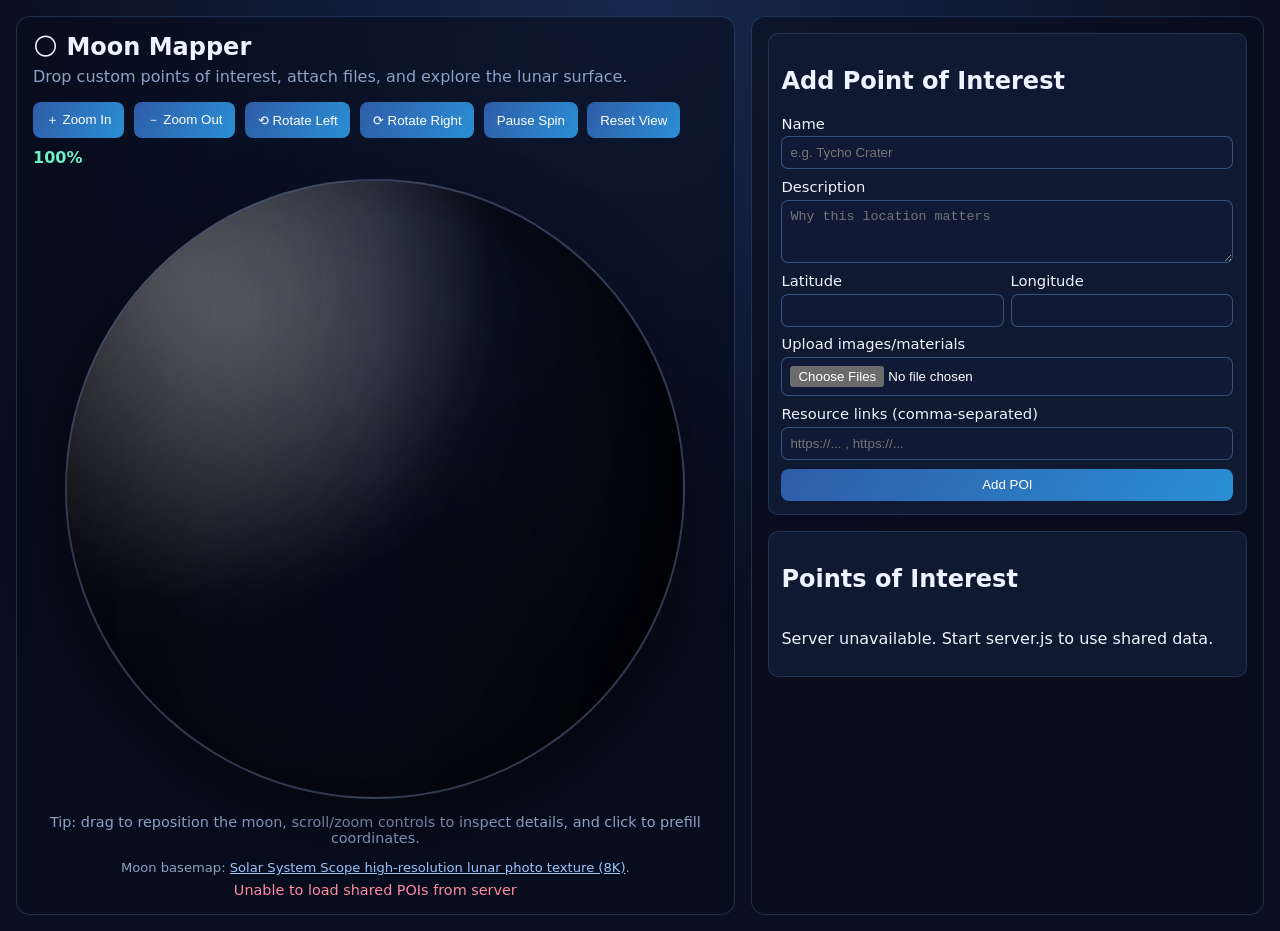
==== index.html @ 6788a3a8 "Fix moon rotation mapping, dark-side shading, and drag behavior" ====
<!doctype html>
<html lang="en">
  <head>
    <meta charset="UTF-8" />
    <meta name="viewport" content="width=device-width, initial-scale=1.0" />
    <title>Moon Mapper</title>
    <link rel="stylesheet" href="styles.css" />
  </head>
  <body>
    <main class="app">
      <section class="viewer-panel">
        <header class="panel-header">
          <h1>🌕 Moon Mapper</h1>
          <p>Drop custom points of interest, attach files, and explore the lunar surface.</p>
        </header>

        <div class="controls">
          <button id="zoomIn" type="button">＋ Zoom In</button>
          <button id="zoomOut" type="button">－ Zoom Out</button>
          <button id="rotateLeft" type="button">⟲ Rotate Left</button>
          <button id="rotateRight" type="button">⟳ Rotate Right</button>
          <button id="toggleSpin" type="button">Pause Spin</button>
          <button id="resetView" type="button">Reset View</button>
          <span id="zoomLabel">100%</span>
        </div>

        <div class="surface-shell" id="surfaceShell">
          <div class="moon-surface" id="moonSurface" aria-label="Interactive moon surface"></div>
        </div>

        <p class="hint">Tip: drag to reposition the moon, scroll/zoom controls to inspect details, and click to prefill coordinates.</p>
        <p class="surface-credit">Moon basemap: <a href="https://www.solarsystemscope.com/textures/" target="_blank" rel="noreferrer noopener">Solar System Scope high-resolution lunar photo texture (8K)</a>.</p>
        <p id="syncStatus" class="sync-status" aria-live="polite"></p>
      </section>

      <aside class="sidebar">
        <section class="card">
          <h2>Add Point of Interest</h2>
          <form id="poiForm">
            <label>
              Name
              <input type="text" id="poiName" required placeholder="e.g. Tycho Crater" />
            </label>
            <label>
              Description
              <textarea id="poiDescription" rows="3" placeholder="Why this location matters"></textarea>
            </label>
            <div class="coord-grid">
              <label>
                Latitude
                <input type="number" id="poiLat" min="-90" max="90" step="0.1" required />
              </label>
              <label>
                Longitude
                <input type="number" id="poiLon" min="-180" max="180" step="0.1" required />
              </label>
            </div>
            <label>
              Upload images/materials
              <input type="file" id="poiFiles" accept="image/*,.pdf,.txt,.md,.doc,.docx" multiple />
            </label>
            <label>
              Resource links (comma-separated)
              <input type="text" id="poiLinks" placeholder="https://... , https://..." />
            </label>
            <button type="submit">Add POI</button>
          </form>
        </section>

        <section class="card">
          <h2>Points of Interest</h2>
          <div id="poiList" class="poi-list"></div>
        </section>
      </aside>
    </main>

    <template id="poiTemplate">
      <article class="poi-card">
        <h3></h3>
        <p class="poi-desc"></p>
        <p class="poi-coords"></p>
        <div class="poi-links"></div>
        <div class="poi-files"></div>
      </article>
    </template>

    <script src="app.js"></script>
  </body>
</html>
---- styles.css ----
:root {
  color-scheme: dark;
  font-family: Inter, system-ui, -apple-system, Segoe UI, Roboto, sans-serif;
  --bg: #0a1022;
  --panel: #101932;
  --muted: #8ea1c5;
  --accent: #7eb8ff;
  --accent-2: #6df0c2;
}

* { box-sizing: border-box; }

body {
  margin: 0;
  background: radial-gradient(circle at top, #16284f 0%, var(--bg) 55%);
  color: #edf3ff;
  min-height: 100vh;
}

.app {
  display: grid;
  grid-template-columns: minmax(320px, 1.4fr) minmax(320px, 1fr);
  gap: 1rem;
  padding: 1rem;
}

.panel-header h1 { margin: 0; }
.panel-header p { color: var(--muted); margin-top: 0.4rem; }

.viewer-panel,
.sidebar {
  background: rgba(7, 13, 28, 0.6);
  border: 1px solid rgba(126, 184, 255, 0.2);
  border-radius: 14px;
  backdrop-filter: blur(8px);
}

.viewer-panel { padding: 1rem; }
.sidebar { display: grid; gap: 1rem; padding: 1rem; align-content: start; }

.controls {
  display: flex;
  flex-wrap: wrap;
  gap: 0.6rem;
  margin-bottom: 0.8rem;
}

button {
  border: 0;
  border-radius: 8px;
  padding: 0.55rem 0.8rem;
  background: linear-gradient(120deg, #2f5ca8, #2a8fd4);
  color: white;
  cursor: pointer;
}

button:hover { filter: brightness(1.1); }

#zoomLabel {
  align-self: center;
  color: var(--accent-2);
  font-weight: 600;
}

.surface-shell {
  position: relative;
  aspect-ratio: 1/1;
  border-radius: 50%;
  width: min(100%, 620px);
  margin-inline: auto;
  overflow: hidden;
  border: 2px solid rgba(191, 213, 255, 0.22);
  box-shadow: inset -40px -20px 80px rgba(0, 0, 0, 0.5), 0 20px 60px rgba(0, 0, 0, 0.5);
  touch-action: none;
  background: radial-gradient(circle at 28% 22%, rgba(255,255,255,0.18), transparent 44%);
}

.moon-surface {
  position: absolute;
  inset: -15%;
  border-radius: 50%;
  transform-origin: center;
  background-image:
    radial-gradient(circle at 76% 78%, rgba(0,0,0,0.2), transparent 45%),
    radial-gradient(circle at 22% 26%, rgba(255,255,255,0.14), transparent 40%),
    url('https://www.solarsystemscope.com/textures/download/8k_moon.jpg');
  background-size: 100% 100%, 100% 100%, auto 100%;
  background-repeat: no-repeat, no-repeat, repeat-x;
  background-position: center, center, 50% center;
}

.moon-surface::after {
  content: '';
  position: absolute;
  inset: 0;
  border-radius: 50%;
  pointer-events: none;
  background:
    radial-gradient(circle at 22% 22%, rgba(255,255,255,0.18), rgba(255,255,255,0) 38%),
    linear-gradient(90deg, rgba(0,0,0,0.88) 0%, rgba(0,0,0,0.28) 28%, rgba(0,0,0,0.08) 50%, rgba(0,0,0,0.3) 72%, rgba(0,0,0,0.92) 100%);
  mix-blend-mode: multiply;
}

.poi-dot {
  position: absolute;
  width: 14px;
  height: 14px;
  border-radius: 50%;
  background: #ff5f7e;
  border: 2px solid #ffd3dc;
  transform: translate(-50%, -50%);
  box-shadow: 0 0 0 0 rgba(255, 95, 126, 0.8);
  animation: pulse 2.2s infinite;
}

@keyframes pulse {
  0% { box-shadow: 0 0 0 0 rgba(255,95,126,.8); }
  80% { box-shadow: 0 0 0 14px rgba(255,95,126,0); }
  100% { box-shadow: 0 0 0 0 rgba(255,95,126,0); }
}

.hint { text-align: center; color: var(--muted); font-size: 0.9rem; }
.surface-credit {
  text-align: center;
  font-size: 0.82rem;
  margin: 0.35rem 0 0;
  color: var(--muted);
}
.surface-credit a { color: #9cc6ff; }

.sync-status {
  text-align: center;
  margin: 0.4rem 0 0;
  font-size: 0.9rem;
  color: var(--muted);
}

.sync-status[data-variant="ok"] { color: #6df0c2; }
.sync-status[data-variant="error"] { color: #ff89a0; }

.card {
  background: var(--panel);
  border-radius: 10px;
  border: 1px solid rgba(126, 184, 255, 0.16);
  padding: 0.8rem;
}

form { display: grid; gap: 0.55rem; }
label { display: grid; gap: 0.3rem; font-size: 0.92rem; }
input, textarea {
  border-radius: 7px;
  border: 1px solid rgba(126, 184, 255, 0.35);
  background: #101a36;
  color: white;
  padding: 0.5rem;
}
.coord-grid { display: grid; grid-template-columns: 1fr 1fr; gap: 0.4rem; }

.poi-list { display: grid; gap: 0.7rem; max-height: 50vh; overflow: auto; }
.poi-card {
  border-radius: 8px;
  padding: 0.65rem;
  background: #0e1730;
  border: 1px solid rgba(126, 184, 255, 0.18);
}
.poi-card h3 { margin: 0 0 0.3rem; }
.poi-desc, .poi-coords { margin: 0.2rem 0; color: #d4e4ff; }
.poi-links a { color: var(--accent-2); display: block; }
.poi-files img {
  width: 100%;
  border-radius: 6px;
  margin-top: 0.4rem;
}
.poi-files a { color: #b8cffb; display: inline-block; margin-top: 0.35rem; }

@media (max-width: 980px) {
  .app { grid-template-columns: 1fr; }
}
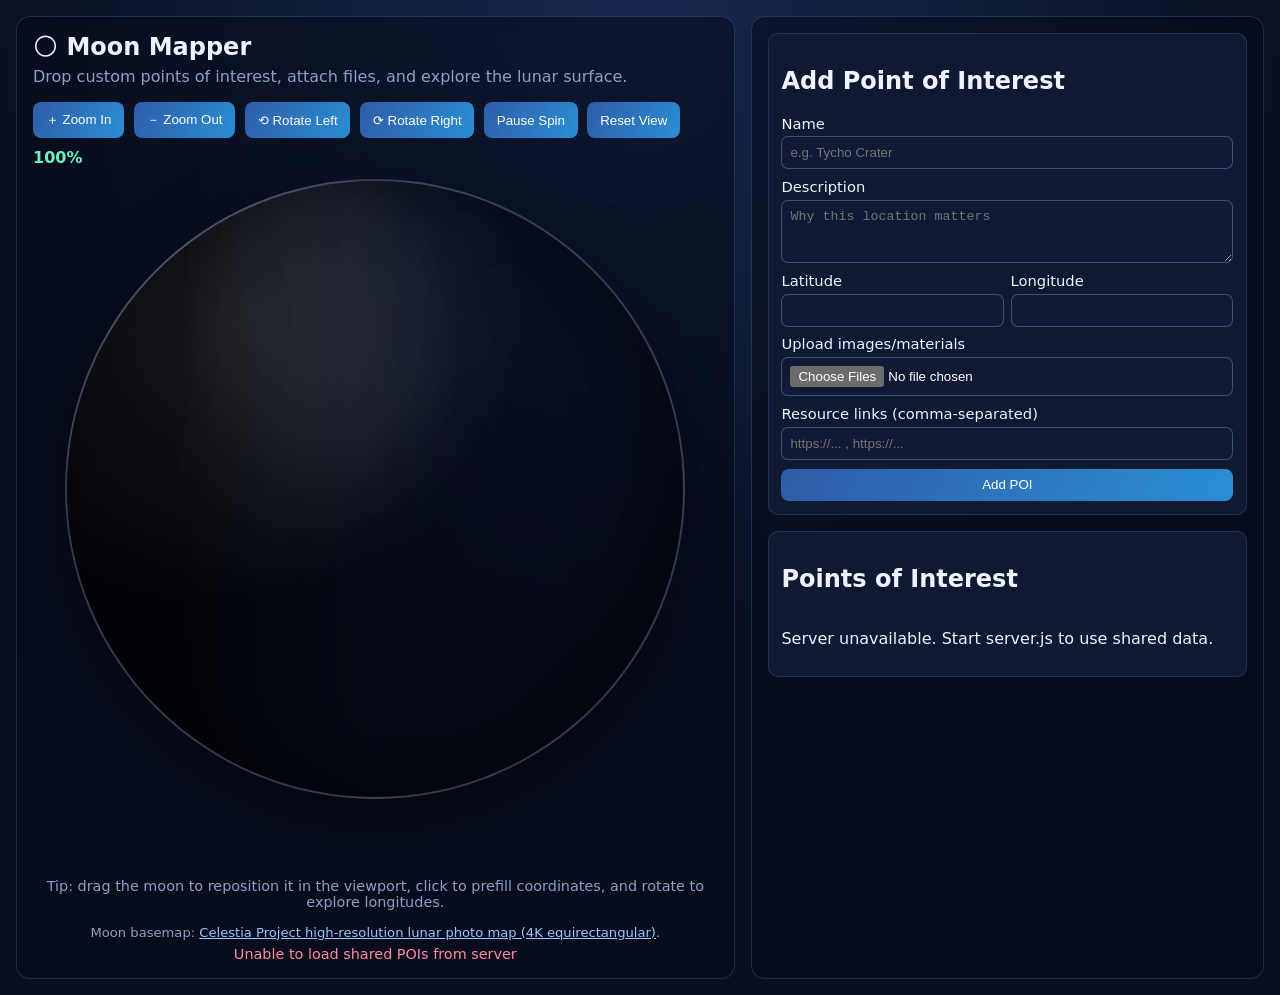
==== commit 164e3a3b: "Load moon basemap from remote source instead of local asset" ====
--- a/index.html
+++ b/index.html
@@ -24,12 +24,14 @@
           <span id="zoomLabel">100%</span>
         </div>
 
-        <div class="surface-shell" id="surfaceShell">
-          <div class="moon-surface" id="moonSurface" aria-label="Interactive moon surface"></div>
+        <div class="surface-stage" id="surfaceStage">
+          <div class="surface-shell" id="surfaceShell">
+            <div class="moon-surface" id="moonSurface" aria-label="Interactive moon surface"></div>
+          </div>
         </div>
 
-        <p class="hint">Tip: drag to reposition the moon, scroll/zoom controls to inspect details, and click to prefill coordinates.</p>
-        <p class="surface-credit">Moon basemap: <a href="https://www.solarsystemscope.com/textures/" target="_blank" rel="noreferrer noopener">Solar System Scope high-resolution lunar photo texture (8K)</a>.</p>
+        <p class="hint">Tip: drag the moon to reposition it in the viewport, click to prefill coordinates, and rotate to explore longitudes.</p>
+        <p class="surface-credit">Moon basemap: <a href="https://github.com/CelestiaProject/CelestiaContent/blob/master/textures/hires/moon.jpg" target="_blank" rel="noreferrer noopener">Celestia Project high-resolution lunar photo map (4K equirectangular)</a>.</p>
         <p id="syncStatus" class="sync-status" aria-live="polite"></p>
       </section>
 
--- a/styles.css
+++ b/styles.css
@@ -63,41 +63,50 @@
 }
 
 .surface-shell {
+  --moon-x: 0px;
+  --moon-y: 0px;
   position: relative;
-  aspect-ratio: 1/1;
+  inset: 0;
+  aspect-ratio: 1 / 1;
   border-radius: 50%;
   width: min(100%, 620px);
-  margin-inline: auto;
+  margin: auto;
   overflow: hidden;
   border: 2px solid rgba(191, 213, 255, 0.22);
   box-shadow: inset -40px -20px 80px rgba(0, 0, 0, 0.5), 0 20px 60px rgba(0, 0, 0, 0.5);
   touch-action: none;
   background: radial-gradient(circle at 28% 22%, rgba(255,255,255,0.18), transparent 44%);
+  transform: translate(var(--moon-x), var(--moon-y));
+}
+
+.surface-stage {
+  position: relative;
+  width: min(100%, 700px);
+  aspect-ratio: 1 / 1;
+  margin-inline: auto;
 }
 
 .moon-surface {
   position: absolute;
-  inset: -15%;
+  inset: 0;
   border-radius: 50%;
   transform-origin: center;
   background-image:
     radial-gradient(circle at 76% 78%, rgba(0,0,0,0.2), transparent 45%),
     radial-gradient(circle at 22% 26%, rgba(255,255,255,0.14), transparent 40%),
-    url('https://www.solarsystemscope.com/textures/download/8k_moon.jpg');
+    url('https://raw.githubusercontent.com/CelestiaProject/CelestiaContent/master/textures/hires/moon.jpg');
   background-size: 100% 100%, 100% 100%, auto 100%;
   background-repeat: no-repeat, no-repeat, repeat-x;
   background-position: center, center, 50% center;
 }
 
-.moon-surface::after {
+.surface-shell::after {
   content: '';
   position: absolute;
-  inset: 0;
+  inset: -1px;
   border-radius: 50%;
   pointer-events: none;
-  background:
-    radial-gradient(circle at 22% 22%, rgba(255,255,255,0.18), rgba(255,255,255,0) 38%),
-    linear-gradient(90deg, rgba(0,0,0,0.88) 0%, rgba(0,0,0,0.28) 28%, rgba(0,0,0,0.08) 50%, rgba(0,0,0,0.3) 72%, rgba(0,0,0,0.92) 100%);
+  background: linear-gradient(90deg, rgba(0, 0, 0, 0.72) 18%, rgba(0, 0, 0, 0.28) 48%, rgba(0, 0, 0, 0.06) 72%);
   mix-blend-mode: multiply;
 }
 
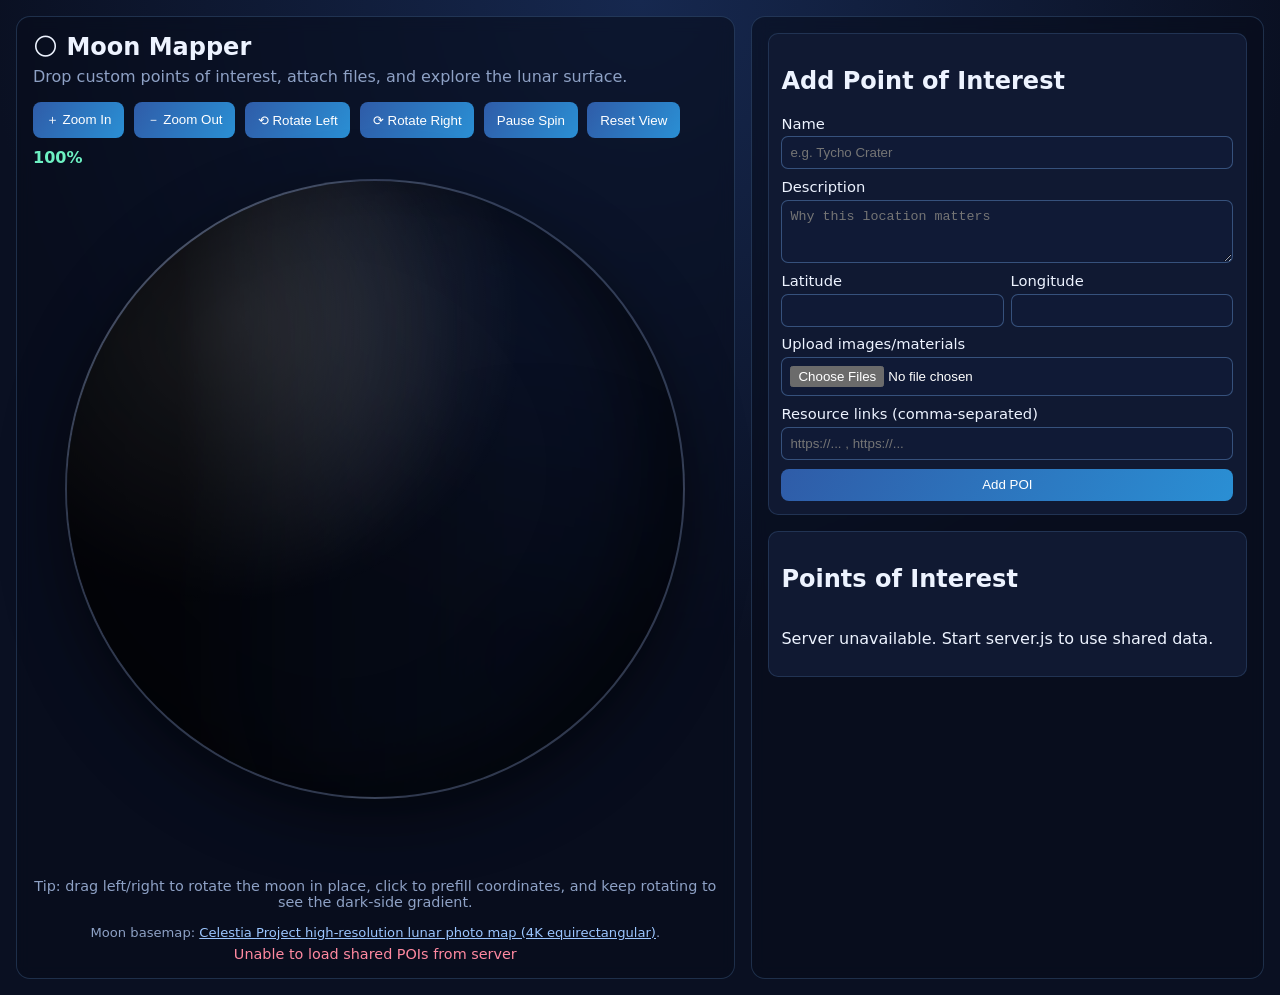
==== commit 028b333f: "Rotate moon in place with dark-side fallback shading" ====
--- a/index.html
+++ b/index.html
@@ -30,7 +30,7 @@
           </div>
         </div>
 
-        <p class="hint">Tip: drag the moon to reposition it in the viewport, click to prefill coordinates, and rotate to explore longitudes.</p>
+        <p class="hint">Tip: drag left/right to rotate the moon in place, click to prefill coordinates, and keep rotating to see the dark-side gradient.</p>
         <p class="surface-credit">Moon basemap: <a href="https://github.com/CelestiaProject/CelestiaContent/blob/master/textures/hires/moon.jpg" target="_blank" rel="noreferrer noopener">Celestia Project high-resolution lunar photo map (4K equirectangular)</a>.</p>
         <p id="syncStatus" class="sync-status" aria-live="polite"></p>
       </section>
--- a/styles.css
+++ b/styles.css
@@ -63,8 +63,6 @@
 }
 
 .surface-shell {
-  --moon-x: 0px;
-  --moon-y: 0px;
   position: relative;
   inset: 0;
   aspect-ratio: 1 / 1;
@@ -76,7 +74,6 @@
   box-shadow: inset -40px -20px 80px rgba(0, 0, 0, 0.5), 0 20px 60px rgba(0, 0, 0, 0.5);
   touch-action: none;
   background: radial-gradient(circle at 28% 22%, rgba(255,255,255,0.18), transparent 44%);
-  transform: translate(var(--moon-x), var(--moon-y));
 }
 
 .surface-stage {
@@ -87,6 +84,8 @@
 }
 
 .moon-surface {
+  --darkside-progress: 0;
+  --darkside-angle: 90deg;
   position: absolute;
   inset: 0;
   border-radius: 50%;
@@ -100,6 +99,22 @@
   background-position: center, center, 50% center;
 }
 
+.moon-surface::after {
+  content: '';
+  position: absolute;
+  inset: 0;
+  border-radius: 50%;
+  pointer-events: none;
+  opacity: var(--darkside-progress);
+  background: linear-gradient(
+    var(--darkside-angle),
+    rgba(0, 0, 0, 0) 54%,
+    rgba(0, 0, 0, 0.82) 76%,
+    rgba(0, 0, 0, 0.98) 100%
+  );
+  transition: opacity 140ms linear;
+}
+
 .surface-shell::after {
   content: '';
   position: absolute;
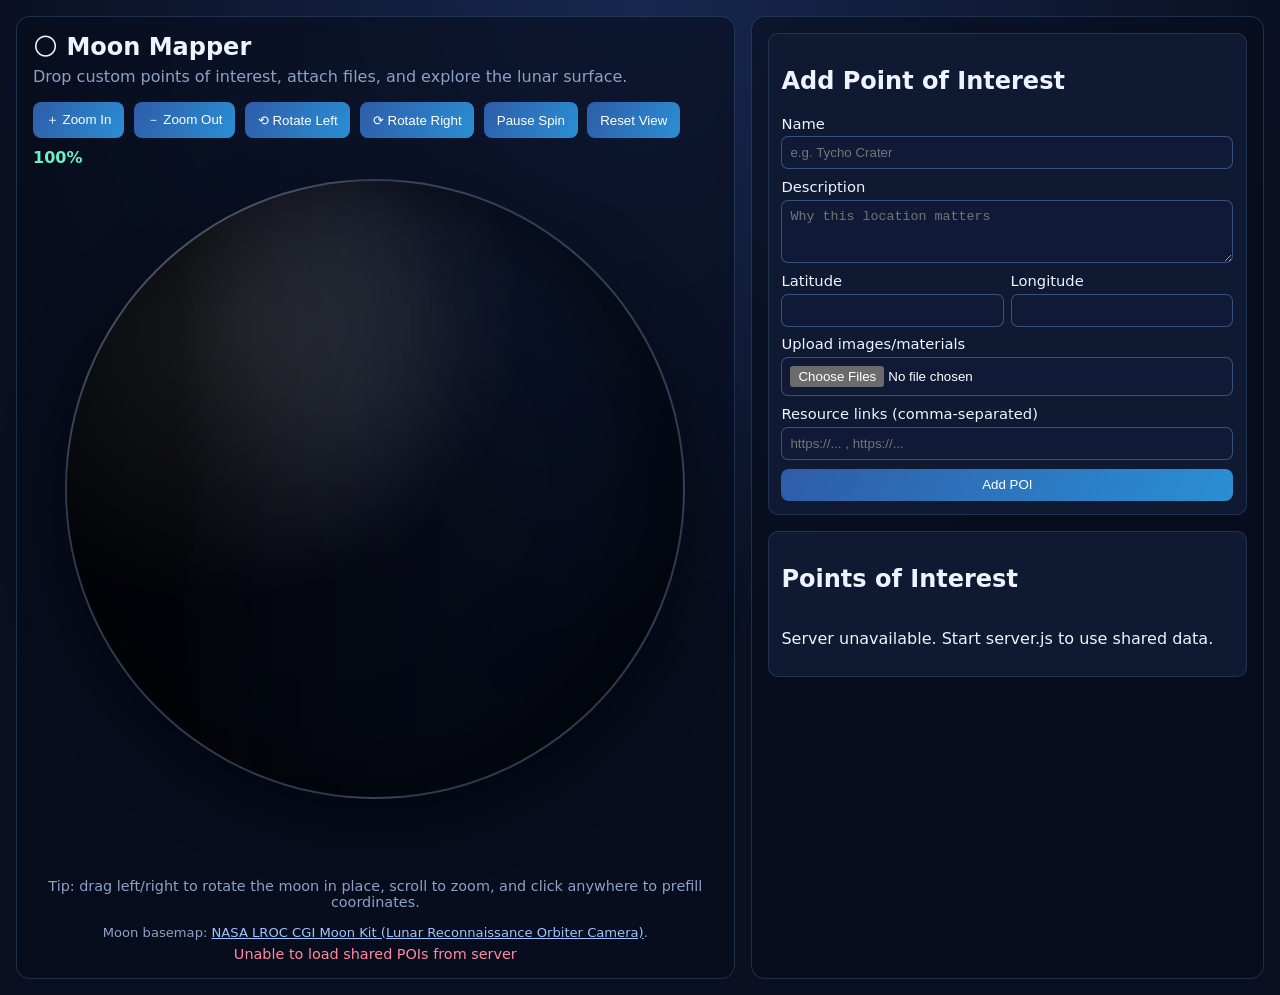
==== commit 21da877d: "Fix dark-side gradient removal and texture/POI coordinate alignment Remove the dark-side gradient ov" ====
--- a/index.html
+++ b/index.html
@@ -30,8 +30,8 @@
           </div>
         </div>
 
-        <p class="hint">Tip: drag left/right to rotate the moon in place, click to prefill coordinates, and keep rotating to see the dark-side gradient.</p>
-        <p class="surface-credit">Moon basemap: <a href="https://github.com/CelestiaProject/CelestiaContent/blob/master/textures/hires/moon.jpg" target="_blank" rel="noreferrer noopener">Celestia Project high-resolution lunar photo map (4K equirectangular)</a>.</p>
+        <p class="hint">Tip: drag left/right to rotate the moon in place, scroll to zoom, and click anywhere to prefill coordinates.</p>
+        <p class="surface-credit">Moon basemap: <a href="https://svs.gsfc.nasa.gov/4720" target="_blank" rel="noreferrer noopener">NASA LROC CGI Moon Kit (Lunar Reconnaissance Orbiter Camera)</a>.</p>
         <p id="syncStatus" class="sync-status" aria-live="polite"></p>
       </section>
 
--- a/styles.css
+++ b/styles.css
@@ -84,8 +84,6 @@
 }
 
 .moon-surface {
-  --darkside-progress: 0;
-  --darkside-angle: 90deg;
   position: absolute;
   inset: 0;
   border-radius: 50%;
@@ -93,26 +91,10 @@
   background-image:
     radial-gradient(circle at 76% 78%, rgba(0,0,0,0.2), transparent 45%),
     radial-gradient(circle at 22% 26%, rgba(255,255,255,0.14), transparent 40%),
-    url('https://raw.githubusercontent.com/CelestiaProject/CelestiaContent/master/textures/hires/moon.jpg');
+    url('https://svs.gsfc.nasa.gov/vis/a000000/a004700/a004720/lroc_color_2k.jpg');
   background-size: 100% 100%, 100% 100%, auto 100%;
   background-repeat: no-repeat, no-repeat, repeat-x;
   background-position: center, center, 50% center;
-}
-
-.moon-surface::after {
-  content: '';
-  position: absolute;
-  inset: 0;
-  border-radius: 50%;
-  pointer-events: none;
-  opacity: var(--darkside-progress);
-  background: linear-gradient(
-    var(--darkside-angle),
-    rgba(0, 0, 0, 0) 54%,
-    rgba(0, 0, 0, 0.82) 76%,
-    rgba(0, 0, 0, 0.98) 100%
-  );
-  transition: opacity 140ms linear;
 }
 
 .surface-shell::after {
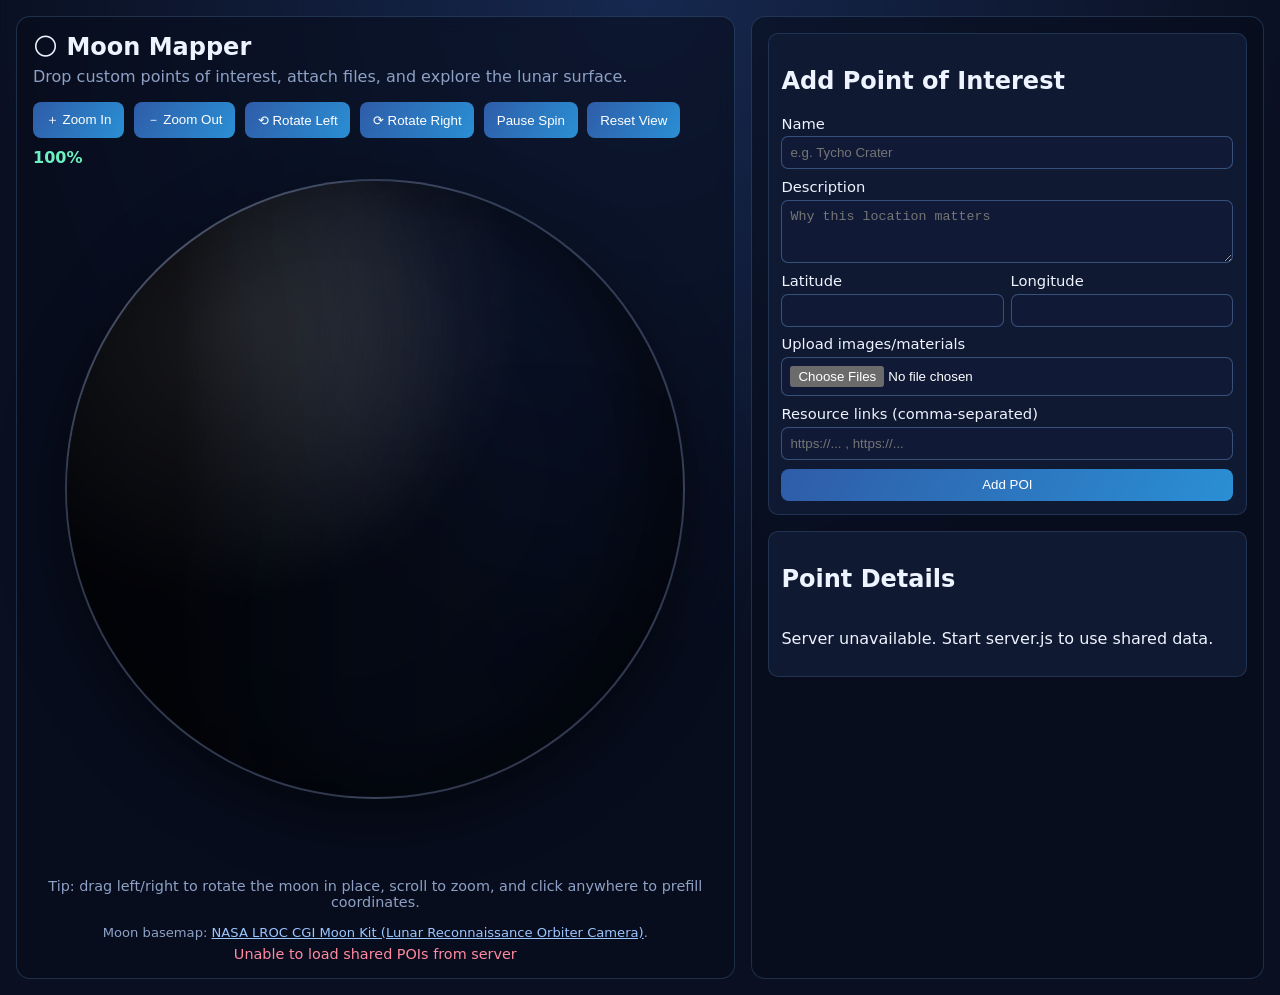
==== commit 544e85e2: "Fix globe rotation drift, shrink POI markers, show only selected POI - Normalize viewState.rotation " ====
--- a/index.html
+++ b/index.html
@@ -70,7 +70,7 @@
         </section>
 
         <section class="card">
-          <h2>Points of Interest</h2>
+          <h2>Point Details</h2>
           <div id="poiList" class="poi-list"></div>
         </section>
       </aside>
--- a/styles.css
+++ b/styles.css
@@ -109,19 +109,26 @@
 
 .poi-dot {
   position: absolute;
-  width: 14px;
-  height: 14px;
+  width: 8px;
+  height: 8px;
   border-radius: 50%;
   background: #ff5f7e;
-  border: 2px solid #ffd3dc;
+  border: 1.5px solid #ffd3dc;
   transform: translate(-50%, -50%);
   box-shadow: 0 0 0 0 rgba(255, 95, 126, 0.8);
   animation: pulse 2.2s infinite;
 }
 
+.poi-dot--selected {
+  background: #ffe066;
+  border-color: #fff;
+  animation: none;
+  box-shadow: 0 0 0 3px rgba(255, 224, 102, 0.5);
+}
+
 @keyframes pulse {
   0% { box-shadow: 0 0 0 0 rgba(255,95,126,.8); }
-  80% { box-shadow: 0 0 0 14px rgba(255,95,126,0); }
+  80% { box-shadow: 0 0 0 8px rgba(255,95,126,0); }
   100% { box-shadow: 0 0 0 0 rgba(255,95,126,0); }
 }
 
@@ -163,6 +170,7 @@
 .coord-grid { display: grid; grid-template-columns: 1fr 1fr; gap: 0.4rem; }
 
 .poi-list { display: grid; gap: 0.7rem; max-height: 50vh; overflow: auto; }
+.poi-empty { color: var(--muted); font-size: 0.92rem; margin: 0; }
 .poi-card {
   border-radius: 8px;
   padding: 0.65rem;
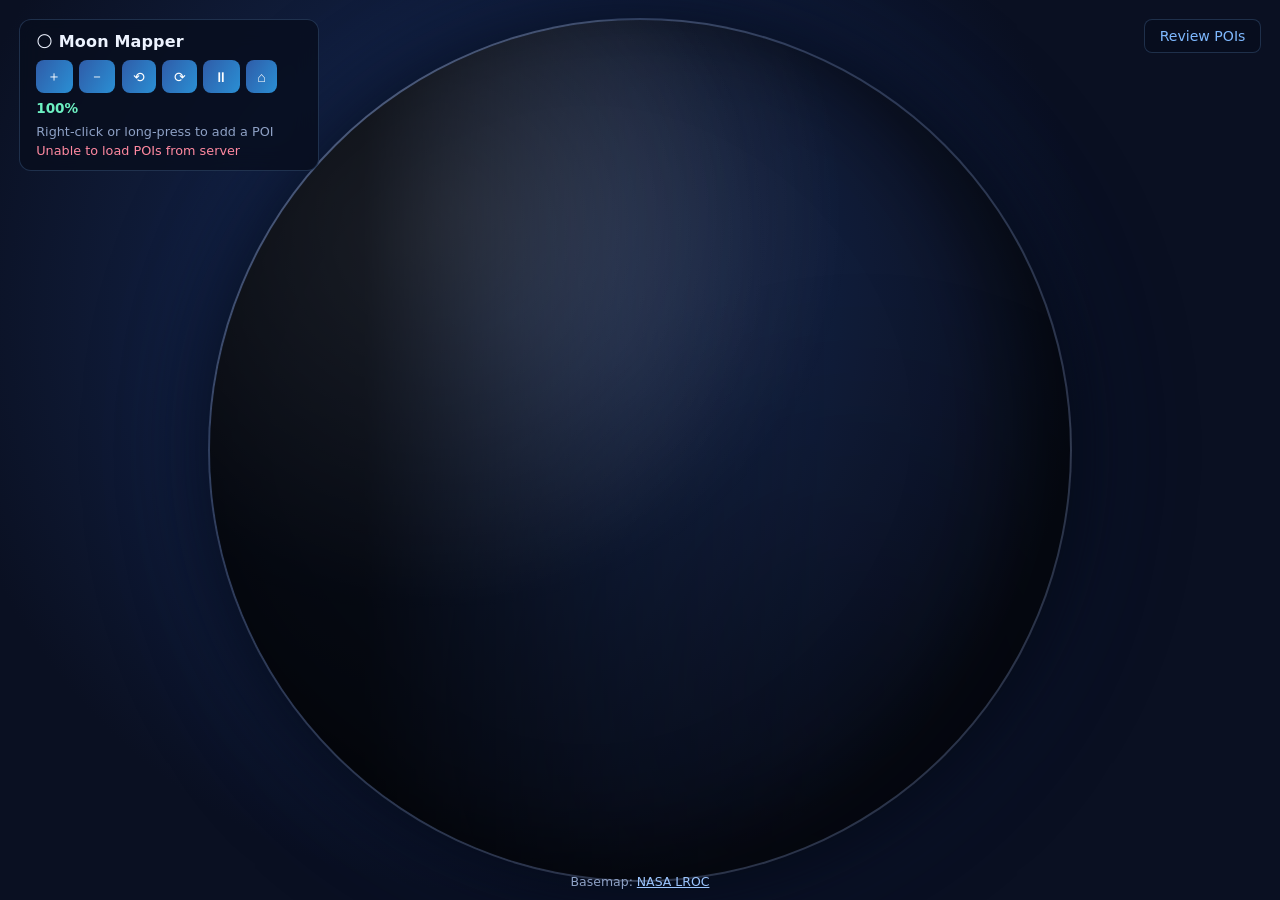
==== commit 80b4c594: "Full-screen moon interface with right-click POI creation and review workflow - Moon globe now fills " ====
--- a/index.html
+++ b/index.html
@@ -7,74 +7,89 @@
     <link rel="stylesheet" href="styles.css" />
   </head>
   <body>
-    <main class="app">
-      <section class="viewer-panel">
-        <header class="panel-header">
-          <h1>🌕 Moon Mapper</h1>
-          <p>Drop custom points of interest, attach files, and explore the lunar surface.</p>
-        </header>
+    <div class="app">
+      <!-- Moon globe fills the viewport -->
+      <div class="surface-stage" id="surfaceStage">
+        <div class="surface-shell" id="surfaceShell">
+          <div class="moon-surface" id="moonSurface" aria-label="Interactive moon surface"></div>
+        </div>
+      </div>
 
+      <!-- Floating controls HUD (top-left) -->
+      <div class="controls-hud">
+        <h1>🌕 Moon Mapper</h1>
         <div class="controls">
-          <button id="zoomIn" type="button">＋ Zoom In</button>
-          <button id="zoomOut" type="button">－ Zoom Out</button>
-          <button id="rotateLeft" type="button">⟲ Rotate Left</button>
-          <button id="rotateRight" type="button">⟳ Rotate Right</button>
-          <button id="toggleSpin" type="button">Pause Spin</button>
-          <button id="resetView" type="button">Reset View</button>
+          <button id="zoomIn" type="button" title="Zoom in">＋</button>
+          <button id="zoomOut" type="button" title="Zoom out">－</button>
+          <button id="rotateLeft" type="button" title="Rotate left">⟲</button>
+          <button id="rotateRight" type="button" title="Rotate right">⟳</button>
+          <button id="toggleSpin" type="button" title="Toggle auto-spin">⏸</button>
+          <button id="resetView" type="button" title="Reset view">⌂</button>
           <span id="zoomLabel">100%</span>
         </div>
+        <p class="hint">Right-click or long-press to add a POI</p>
+        <p id="syncStatus" class="sync-status" aria-live="polite"></p>
+      </div>
 
-        <div class="surface-stage" id="surfaceStage">
-          <div class="surface-shell" id="surfaceShell">
-            <div class="moon-surface" id="moonSurface" aria-label="Interactive moon surface"></div>
-          </div>
+      <!-- Review link (top-right) -->
+      <a href="/review" class="review-link" target="_blank">Review POIs</a>
+
+      <!-- NASA credit (bottom) -->
+      <p class="surface-credit">
+        Basemap: <a href="https://svs.gsfc.nasa.gov/4720" target="_blank" rel="noreferrer noopener">NASA LROC</a>
+      </p>
+    </div>
+
+    <!-- Add POI modal (triggered by right-click / long-press) -->
+    <div class="modal-backdrop" id="modalBackdrop" hidden>
+      <div class="modal" role="dialog" aria-modal="true" aria-labelledby="modalTitle">
+        <div class="modal-header">
+          <h2 id="modalTitle">Add Point of Interest</h2>
+          <button class="modal-close" id="modalClose" type="button" aria-label="Close">✕</button>
         </div>
-
-        <p class="hint">Tip: drag left/right to rotate the moon in place, scroll to zoom, and click anywhere to prefill coordinates.</p>
-        <p class="surface-credit">Moon basemap: <a href="https://svs.gsfc.nasa.gov/4720" target="_blank" rel="noreferrer noopener">NASA LROC CGI Moon Kit (Lunar Reconnaissance Orbiter Camera)</a>.</p>
-        <p id="syncStatus" class="sync-status" aria-live="polite"></p>
-      </section>
-
-      <aside class="sidebar">
-        <section class="card">
-          <h2>Add Point of Interest</h2>
-          <form id="poiForm">
+        <form id="poiForm">
+          <label>
+            Name
+            <input type="text" id="poiName" required placeholder="e.g. Tycho Crater" />
+          </label>
+          <label>
+            Description
+            <textarea id="poiDescription" rows="3" placeholder="Why this location matters"></textarea>
+          </label>
+          <div class="coord-grid">
             <label>
-              Name
-              <input type="text" id="poiName" required placeholder="e.g. Tycho Crater" />
+              Latitude
+              <input type="number" id="poiLat" min="-90" max="90" step="0.1" required />
             </label>
             <label>
-              Description
-              <textarea id="poiDescription" rows="3" placeholder="Why this location matters"></textarea>
+              Longitude
+              <input type="number" id="poiLon" min="-180" max="180" step="0.1" required />
             </label>
-            <div class="coord-grid">
-              <label>
-                Latitude
-                <input type="number" id="poiLat" min="-90" max="90" step="0.1" required />
-              </label>
-              <label>
-                Longitude
-                <input type="number" id="poiLon" min="-180" max="180" step="0.1" required />
-              </label>
-            </div>
-            <label>
-              Upload images/materials
-              <input type="file" id="poiFiles" accept="image/*,.pdf,.txt,.md,.doc,.docx" multiple />
-            </label>
-            <label>
-              Resource links (comma-separated)
-              <input type="text" id="poiLinks" placeholder="https://... , https://..." />
-            </label>
+          </div>
+          <label>
+            Upload images / materials
+            <input type="file" id="poiFiles" accept="image/*,.pdf,.txt,.md,.doc,.docx" multiple />
+          </label>
+          <label>
+            Resource links (comma-separated)
+            <input type="text" id="poiLinks" placeholder="https://... , https://..." />
+          </label>
+          <div class="modal-actions">
             <button type="submit">Add POI</button>
-          </form>
-        </section>
+            <button type="button" id="cancelModal">Cancel</button>
+          </div>
+        </form>
+      </div>
+    </div>
 
-        <section class="card">
-          <h2>Point Details</h2>
-          <div id="poiList" class="poi-list"></div>
-        </section>
-      </aside>
-    </main>
+    <!-- POI detail panel (slides in from right when a marker is clicked) -->
+    <div class="detail-panel" id="detailPanel">
+      <div class="detail-panel-header">
+        <h2>Point Details</h2>
+        <button class="panel-close" id="panelClose" type="button" aria-label="Close">✕</button>
+      </div>
+      <div id="poiList" class="poi-list"></div>
+    </div>
 
     <template id="poiTemplate">
       <article class="poi-card">
--- a/styles.css
+++ b/styles.css
@@ -10,78 +10,53 @@
 
 * { box-sizing: border-box; }
 
+html, body {
+  margin: 0;
+  height: 100%;
+  overflow: hidden;
+}
+
 body {
-  margin: 0;
-  background: radial-gradient(circle at top, #16284f 0%, var(--bg) 55%);
+  background: radial-gradient(circle at 40% 35%, #1a3060 0%, var(--bg) 60%);
   color: #edf3ff;
-  min-height: 100vh;
-}
-
+}
+
+/* ── Full-screen app container ── */
 .app {
-  display: grid;
-  grid-template-columns: minmax(320px, 1.4fr) minmax(320px, 1fr);
-  gap: 1rem;
-  padding: 1rem;
-}
-
-.panel-header h1 { margin: 0; }
-.panel-header p { color: var(--muted); margin-top: 0.4rem; }
-
-.viewer-panel,
-.sidebar {
-  background: rgba(7, 13, 28, 0.6);
-  border: 1px solid rgba(126, 184, 255, 0.2);
-  border-radius: 14px;
-  backdrop-filter: blur(8px);
-}
-
-.viewer-panel { padding: 1rem; }
-.sidebar { display: grid; gap: 1rem; padding: 1rem; align-content: start; }
-
-.controls {
-  display: flex;
-  flex-wrap: wrap;
-  gap: 0.6rem;
-  margin-bottom: 0.8rem;
-}
-
-button {
-  border: 0;
-  border-radius: 8px;
-  padding: 0.55rem 0.8rem;
-  background: linear-gradient(120deg, #2f5ca8, #2a8fd4);
-  color: white;
-  cursor: pointer;
-}
-
-button:hover { filter: brightness(1.1); }
-
-#zoomLabel {
-  align-self: center;
-  color: var(--accent-2);
-  font-weight: 600;
+  position: relative;
+  width: 100vw;
+  height: 100vh;
+  display: flex;
+  align-items: center;
+  justify-content: center;
+}
+
+/* ── Moon globe ── */
+.surface-stage {
+  position: absolute;
+  inset: 0;
+  display: flex;
+  align-items: center;
+  justify-content: center;
 }
 
 .surface-shell {
   position: relative;
-  inset: 0;
   aspect-ratio: 1 / 1;
+  width: min(96vw, 96vh);
   border-radius: 50%;
-  width: min(100%, 620px);
-  margin: auto;
   overflow: hidden;
-  border: 2px solid rgba(191, 213, 255, 0.22);
-  box-shadow: inset -40px -20px 80px rgba(0, 0, 0, 0.5), 0 20px 60px rgba(0, 0, 0, 0.5);
+  border: 2px solid rgba(191, 213, 255, 0.18);
+  box-shadow:
+    inset -50px -25px 90px rgba(0, 0, 0, 0.55),
+    0 0 80px rgba(0, 0, 0, 0.6),
+    0 0 120px rgba(10, 30, 80, 0.4);
   touch-action: none;
   background: radial-gradient(circle at 28% 22%, rgba(255,255,255,0.18), transparent 44%);
-}
-
-.surface-stage {
-  position: relative;
-  width: min(100%, 700px);
-  aspect-ratio: 1 / 1;
-  margin-inline: auto;
-}
+  cursor: grab;
+}
+
+.surface-shell:active { cursor: grabbing; }
 
 .moon-surface {
   position: absolute;
@@ -103,20 +78,25 @@
   inset: -1px;
   border-radius: 50%;
   pointer-events: none;
-  background: linear-gradient(90deg, rgba(0, 0, 0, 0.72) 18%, rgba(0, 0, 0, 0.28) 48%, rgba(0, 0, 0, 0.06) 72%);
+  background: linear-gradient(90deg, rgba(0,0,0,0.72) 18%, rgba(0,0,0,0.28) 48%, rgba(0,0,0,0.06) 72%);
   mix-blend-mode: multiply;
 }
 
+/* ── POI dots — perfectly circular ── */
 .poi-dot {
   position: absolute;
-  width: 8px;
-  height: 8px;
+  width: 12px;
+  height: 12px;
+  padding: 0;
+  min-width: 0;
+  min-height: 0;
   border-radius: 50%;
   background: #ff5f7e;
   border: 1.5px solid #ffd3dc;
   transform: translate(-50%, -50%);
   box-shadow: 0 0 0 0 rgba(255, 95, 126, 0.8);
   animation: pulse 2.2s infinite;
+  cursor: pointer;
 }
 
 .poi-dot--selected {
@@ -127,66 +107,228 @@
 }
 
 @keyframes pulse {
-  0% { box-shadow: 0 0 0 0 rgba(255,95,126,.8); }
-  80% { box-shadow: 0 0 0 8px rgba(255,95,126,0); }
-  100% { box-shadow: 0 0 0 0 rgba(255,95,126,0); }
-}
-
-.hint { text-align: center; color: var(--muted); font-size: 0.9rem; }
+  0%   { box-shadow: 0 0 0 0   rgba(255,95,126,.8); }
+  80%  { box-shadow: 0 0 0 8px rgba(255,95,126,0); }
+  100% { box-shadow: 0 0 0 0   rgba(255,95,126,0); }
+}
+
+/* ── Floating controls HUD ── */
+.controls-hud {
+  position: fixed;
+  top: 1.2rem;
+  left: 1.2rem;
+  background: rgba(8, 14, 30, 0.82);
+  border: 1px solid rgba(126, 184, 255, 0.2);
+  border-radius: 12px;
+  backdrop-filter: blur(12px);
+  padding: 0.75rem 1rem;
+  z-index: 20;
+  max-width: 300px;
+}
+
+.controls-hud h1 {
+  margin: 0 0 0.55rem;
+  font-size: 1rem;
+  letter-spacing: 0.01em;
+}
+
+.controls {
+  display: flex;
+  flex-wrap: wrap;
+  gap: 0.4rem;
+  margin-bottom: 0.5rem;
+}
+
+button {
+  border: 0;
+  border-radius: 8px;
+  padding: 0.45rem 0.7rem;
+  background: linear-gradient(120deg, #2f5ca8, #2a8fd4);
+  color: white;
+  cursor: pointer;
+  font-size: 0.88rem;
+}
+
+button:hover { filter: brightness(1.15); }
+
+#zoomLabel {
+  align-self: center;
+  color: var(--accent-2);
+  font-weight: 600;
+  font-size: 0.85rem;
+}
+
+.hint {
+  color: var(--muted);
+  font-size: 0.8rem;
+  margin: 0.25rem 0 0;
+}
+
+.sync-status {
+  font-size: 0.8rem;
+  color: var(--muted);
+  margin: 0.25rem 0 0;
+}
+
+.sync-status[data-variant="ok"]    { color: #6df0c2; }
+.sync-status[data-variant="error"] { color: #ff89a0; }
+
+/* ── Review link (top-right) ── */
+.review-link {
+  position: fixed;
+  top: 1.2rem;
+  right: 1.2rem;
+  background: rgba(8, 14, 30, 0.82);
+  border: 1px solid rgba(126, 184, 255, 0.2);
+  border-radius: 8px;
+  backdrop-filter: blur(12px);
+  padding: 0.5rem 0.9rem;
+  color: var(--accent);
+  text-decoration: none;
+  font-size: 0.88rem;
+  z-index: 20;
+  transition: filter 0.15s;
+}
+
+.review-link:hover { filter: brightness(1.2); }
+
+/* ── NASA credit (bottom-center) ── */
 .surface-credit {
-  text-align: center;
-  font-size: 0.82rem;
-  margin: 0.35rem 0 0;
+  position: fixed;
+  bottom: 0.7rem;
+  left: 50%;
+  transform: translateX(-50%);
+  font-size: 0.78rem;
   color: var(--muted);
-}
+  z-index: 20;
+  margin: 0;
+  white-space: nowrap;
+}
+
 .surface-credit a { color: #9cc6ff; }
 
-.sync-status {
-  text-align: center;
-  margin: 0.4rem 0 0;
-  font-size: 0.9rem;
+/* ── Add POI modal ── */
+.modal-backdrop {
+  position: fixed;
+  inset: 0;
+  background: rgba(0, 0, 0, 0.6);
+  backdrop-filter: blur(4px);
+  display: flex;
+  align-items: center;
+  justify-content: center;
+  z-index: 100;
+}
+
+.modal-backdrop[hidden] { display: none; }
+
+.modal {
+  background: var(--panel);
+  border: 1px solid rgba(126, 184, 255, 0.22);
+  border-radius: 14px;
+  padding: 1.3rem;
+  width: min(460px, 92vw);
+  max-height: 90vh;
+  overflow-y: auto;
+  box-shadow: 0 24px 64px rgba(0, 0, 0, 0.65);
+}
+
+.modal-header {
+  display: flex;
+  align-items: center;
+  justify-content: space-between;
+  margin-bottom: 0.9rem;
+}
+
+.modal-header h2 { margin: 0; font-size: 1.05rem; }
+
+.modal-close,
+.panel-close {
+  background: transparent;
+  border: 1px solid rgba(126, 184, 255, 0.28);
+  padding: 0.25rem 0.55rem;
+  font-size: 0.88rem;
+  border-radius: 6px;
   color: var(--muted);
 }
 
-.sync-status[data-variant="ok"] { color: #6df0c2; }
-.sync-status[data-variant="error"] { color: #ff89a0; }
-
-.card {
-  background: var(--panel);
-  border-radius: 10px;
-  border: 1px solid rgba(126, 184, 255, 0.16);
-  padding: 0.8rem;
-}
-
-form { display: grid; gap: 0.55rem; }
-label { display: grid; gap: 0.3rem; font-size: 0.92rem; }
+.modal-close:hover,
+.panel-close:hover {
+  color: white;
+  border-color: var(--accent);
+  filter: none;
+}
+
+form  { display: grid; gap: 0.55rem; }
+label { display: grid; gap: 0.28rem; font-size: 0.91rem; }
+
 input, textarea {
   border-radius: 7px;
-  border: 1px solid rgba(126, 184, 255, 0.35);
+  border: 1px solid rgba(126, 184, 255, 0.32);
   background: #101a36;
   color: white;
-  padding: 0.5rem;
-}
+  padding: 0.48rem 0.55rem;
+  font-size: 0.91rem;
+}
+
 .coord-grid { display: grid; grid-template-columns: 1fr 1fr; gap: 0.4rem; }
 
-.poi-list { display: grid; gap: 0.7rem; max-height: 50vh; overflow: auto; }
-.poi-empty { color: var(--muted); font-size: 0.92rem; margin: 0; }
+.modal-actions {
+  display: flex;
+  gap: 0.5rem;
+  margin-top: 0.3rem;
+}
+
+.modal-actions button[type="button"] {
+  background: rgba(255, 255, 255, 0.08);
+  border: 1px solid rgba(126, 184, 255, 0.2);
+}
+
+/* ── POI detail panel (slides in from right) ── */
+.detail-panel {
+  position: fixed;
+  top: 0;
+  right: 0;
+  width: min(360px, 90vw);
+  height: 100vh;
+  background: rgba(7, 13, 28, 0.92);
+  border-left: 1px solid rgba(126, 184, 255, 0.18);
+  backdrop-filter: blur(14px);
+  padding: 1.3rem;
+  overflow-y: auto;
+  z-index: 50;
+  transform: translateX(100%);
+  transition: transform 0.28s ease;
+}
+
+.detail-panel.open { transform: translateX(0); }
+
+.detail-panel-header {
+  display: flex;
+  align-items: center;
+  justify-content: space-between;
+  margin-bottom: 1rem;
+}
+
+.detail-panel-header h2 { margin: 0; font-size: 1.05rem; }
+
+.poi-list  { display: grid; gap: 0.7rem; }
+.poi-empty { color: var(--muted); font-size: 0.91rem; margin: 0; }
+
 .poi-card {
   border-radius: 8px;
-  padding: 0.65rem;
+  padding: 0.7rem;
   background: #0e1730;
-  border: 1px solid rgba(126, 184, 255, 0.18);
-}
+  border: 1px solid rgba(126, 184, 255, 0.16);
+}
+
 .poi-card h3 { margin: 0 0 0.3rem; }
-.poi-desc, .poi-coords { margin: 0.2rem 0; color: #d4e4ff; }
-.poi-links a { color: var(--accent-2); display: block; }
+.poi-desc, .poi-coords { margin: 0.2rem 0; color: #d4e4ff; font-size: 0.9rem; }
+.poi-links a { color: var(--accent-2); display: block; font-size: 0.88rem; }
+
 .poi-files img {
   width: 100%;
   border-radius: 6px;
   margin-top: 0.4rem;
 }
-.poi-files a { color: #b8cffb; display: inline-block; margin-top: 0.35rem; }
-
-@media (max-width: 980px) {
-  .app { grid-template-columns: 1fr; }
-}
+
+.poi-files a { color: #b8cffb; display: inline-block; margin-top: 0.35rem; font-size: 0.88rem; }
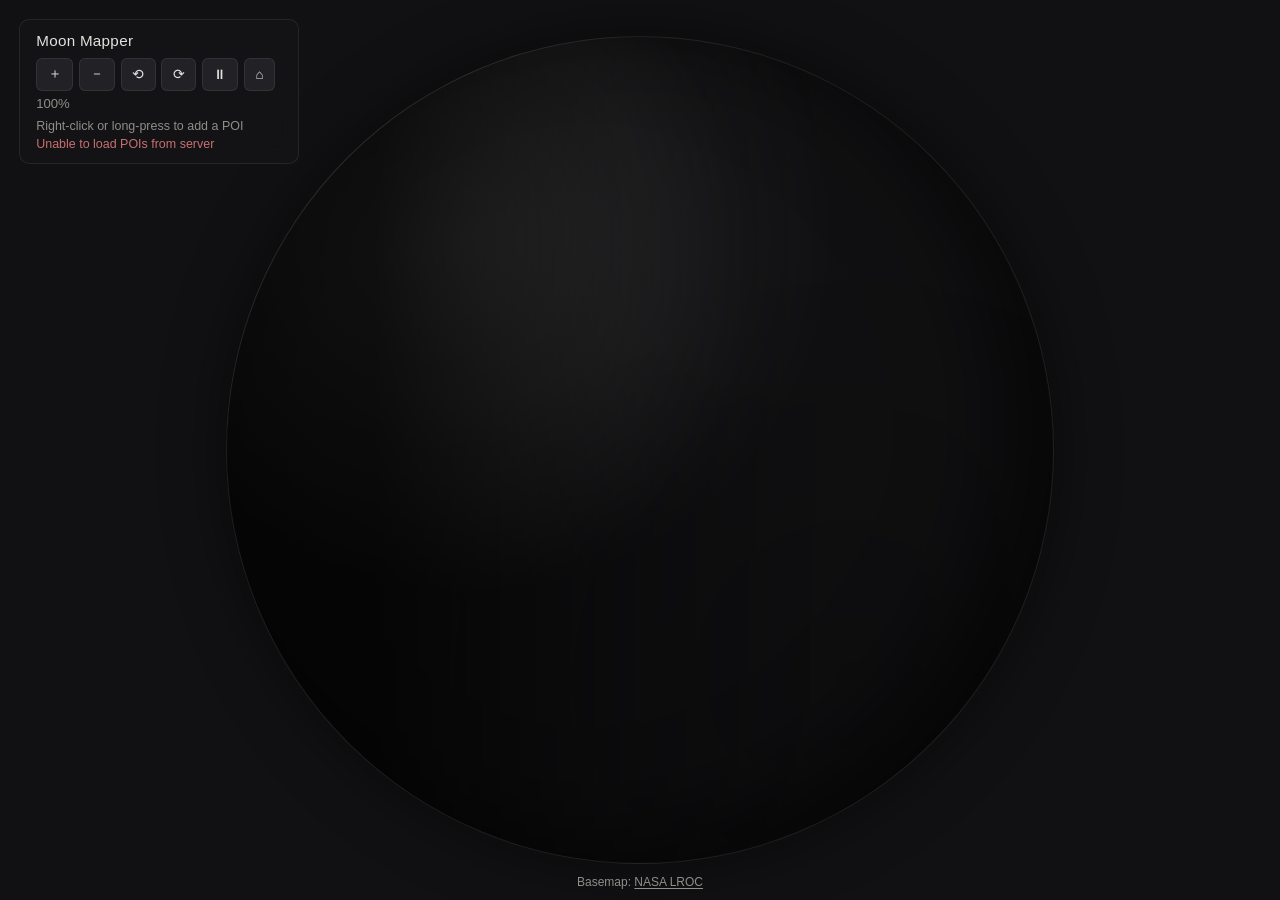
==== commit c6afcdbd: "Remove review link and retheme with warmer, quieter design - Remove the "Review POIs" link from the " ====
--- a/index.html
+++ b/index.html
@@ -17,7 +17,7 @@
 
       <!-- Floating controls HUD (top-left) -->
       <div class="controls-hud">
-        <h1>🌕 Moon Mapper</h1>
+        <h1>Moon Mapper</h1>
         <div class="controls">
           <button id="zoomIn" type="button" title="Zoom in">＋</button>
           <button id="zoomOut" type="button" title="Zoom out">－</button>
@@ -30,9 +30,6 @@
         <p class="hint">Right-click or long-press to add a POI</p>
         <p id="syncStatus" class="sync-status" aria-live="polite"></p>
       </div>
-
-      <!-- Review link (top-right) -->
-      <a href="/review" class="review-link" target="_blank">Review POIs</a>
 
       <!-- NASA credit (bottom) -->
       <p class="surface-credit">
--- a/styles.css
+++ b/styles.css
@@ -1,11 +1,14 @@
 :root {
   color-scheme: dark;
-  font-family: Inter, system-ui, -apple-system, Segoe UI, Roboto, sans-serif;
-  --bg: #0a1022;
-  --panel: #101932;
-  --muted: #8ea1c5;
-  --accent: #7eb8ff;
-  --accent-2: #6df0c2;
+  font-family: "Helvetica Neue", Helvetica, Arial, sans-serif;
+  --bg: #111113;
+  --panel: #1a1a1e;
+  --surface: #222226;
+  --muted: #908e8a;
+  --text: #e4e2de;
+  --accent: #c9a86c;
+  --accent-soft: rgba(201, 168, 108, 0.15);
+  --border: rgba(255, 255, 255, 0.08);
 }
 
 * { box-sizing: border-box; }
@@ -17,8 +20,8 @@
 }
 
 body {
-  background: radial-gradient(circle at 40% 35%, #1a3060 0%, var(--bg) 60%);
-  color: #edf3ff;
+  background: var(--bg);
+  color: var(--text);
 }
 
 /* ── Full-screen app container ── */
@@ -43,16 +46,15 @@
 .surface-shell {
   position: relative;
   aspect-ratio: 1 / 1;
-  width: min(96vw, 96vh);
+  width: min(92vw, 92vh);
   border-radius: 50%;
   overflow: hidden;
-  border: 2px solid rgba(191, 213, 255, 0.18);
+  border: 1px solid rgba(255, 255, 255, 0.06);
   box-shadow:
     inset -50px -25px 90px rgba(0, 0, 0, 0.55),
-    0 0 80px rgba(0, 0, 0, 0.6),
-    0 0 120px rgba(10, 30, 80, 0.4);
+    0 0 60px rgba(0, 0, 0, 0.5);
   touch-action: none;
-  background: radial-gradient(circle at 28% 22%, rgba(255,255,255,0.18), transparent 44%);
+  background: radial-gradient(circle at 30% 24%, rgba(255,255,255,0.10), transparent 44%);
   cursor: grab;
 }
 
@@ -65,7 +67,7 @@
   transform-origin: center;
   background-image:
     radial-gradient(circle at 76% 78%, rgba(0,0,0,0.2), transparent 45%),
-    radial-gradient(circle at 22% 26%, rgba(255,255,255,0.14), transparent 40%),
+    radial-gradient(circle at 22% 26%, rgba(255,255,255,0.10), transparent 40%),
     url('https://svs.gsfc.nasa.gov/vis/a000000/a004700/a004720/lroc_color_2k.jpg');
   background-size: 100% 100%, 100% 100%, auto 100%;
   background-repeat: no-repeat, no-repeat, repeat-x;
@@ -82,34 +84,33 @@
   mix-blend-mode: multiply;
 }
 
-/* ── POI dots — perfectly circular ── */
+/* ── POI dots ── */
 .poi-dot {
   position: absolute;
-  width: 12px;
-  height: 12px;
+  width: 10px;
+  height: 10px;
   padding: 0;
   min-width: 0;
   min-height: 0;
   border-radius: 50%;
-  background: #ff5f7e;
-  border: 1.5px solid #ffd3dc;
+  background: var(--accent);
+  border: 1.5px solid rgba(255, 255, 255, 0.5);
   transform: translate(-50%, -50%);
-  box-shadow: 0 0 0 0 rgba(255, 95, 126, 0.8);
-  animation: pulse 2.2s infinite;
+  box-shadow: none;
+  animation: none;
   cursor: pointer;
+  transition: transform 0.15s ease;
+}
+
+.poi-dot:hover {
+  transform: translate(-50%, -50%) scale(1.4);
+  filter: none;
 }
 
 .poi-dot--selected {
-  background: #ffe066;
-  border-color: #fff;
-  animation: none;
-  box-shadow: 0 0 0 3px rgba(255, 224, 102, 0.5);
-}
-
-@keyframes pulse {
-  0%   { box-shadow: 0 0 0 0   rgba(255,95,126,.8); }
-  80%  { box-shadow: 0 0 0 8px rgba(255,95,126,0); }
-  100% { box-shadow: 0 0 0 0   rgba(255,95,126,0); }
+  background: #fff;
+  border-color: var(--accent);
+  box-shadow: 0 0 0 3px var(--accent-soft);
 }
 
 /* ── Floating controls HUD ── */
@@ -117,80 +118,72 @@
   position: fixed;
   top: 1.2rem;
   left: 1.2rem;
-  background: rgba(8, 14, 30, 0.82);
-  border: 1px solid rgba(126, 184, 255, 0.2);
-  border-radius: 12px;
-  backdrop-filter: blur(12px);
+  background: rgba(20, 20, 22, 0.88);
+  border: 1px solid var(--border);
+  border-radius: 10px;
+  backdrop-filter: blur(10px);
   padding: 0.75rem 1rem;
   z-index: 20;
-  max-width: 300px;
+  max-width: 280px;
 }
 
 .controls-hud h1 {
   margin: 0 0 0.55rem;
-  font-size: 1rem;
-  letter-spacing: 0.01em;
+  font-size: 0.95rem;
+  font-weight: 500;
+  letter-spacing: 0.02em;
+  color: var(--text);
 }
 
 .controls {
   display: flex;
   flex-wrap: wrap;
-  gap: 0.4rem;
+  gap: 0.35rem;
   margin-bottom: 0.5rem;
 }
 
 button {
-  border: 0;
-  border-radius: 8px;
-  padding: 0.45rem 0.7rem;
-  background: linear-gradient(120deg, #2f5ca8, #2a8fd4);
-  color: white;
+  border: 1px solid var(--border);
+  border-radius: 6px;
+  padding: 0.4rem 0.65rem;
+  background: var(--surface);
+  color: var(--text);
   cursor: pointer;
-  font-size: 0.88rem;
-}
-
-button:hover { filter: brightness(1.15); }
+  font-size: 0.85rem;
+  transition: background 0.12s ease, border-color 0.12s ease;
+}
+
+button:hover {
+  background: #2e2e33;
+  border-color: rgba(255, 255, 255, 0.15);
+  filter: none;
+}
+
+button:active {
+  background: #353539;
+}
 
 #zoomLabel {
   align-self: center;
-  color: var(--accent-2);
-  font-weight: 600;
-  font-size: 0.85rem;
+  color: var(--muted);
+  font-weight: 500;
+  font-size: 0.82rem;
 }
 
 .hint {
   color: var(--muted);
-  font-size: 0.8rem;
+  font-size: 0.78rem;
   margin: 0.25rem 0 0;
 }
 
 .sync-status {
-  font-size: 0.8rem;
+  font-size: 0.78rem;
   color: var(--muted);
   margin: 0.25rem 0 0;
 }
 
-.sync-status[data-variant="ok"]    { color: #6df0c2; }
-.sync-status[data-variant="error"] { color: #ff89a0; }
-
-/* ── Review link (top-right) ── */
-.review-link {
-  position: fixed;
-  top: 1.2rem;
-  right: 1.2rem;
-  background: rgba(8, 14, 30, 0.82);
-  border: 1px solid rgba(126, 184, 255, 0.2);
-  border-radius: 8px;
-  backdrop-filter: blur(12px);
-  padding: 0.5rem 0.9rem;
-  color: var(--accent);
-  text-decoration: none;
-  font-size: 0.88rem;
-  z-index: 20;
-  transition: filter 0.15s;
-}
-
-.review-link:hover { filter: brightness(1.2); }
+.sync-status[data-variant="ok"]    { color: #8ab680; }
+.sync-status[data-variant="error"] { color: #c97070; }
 
 /* ── NASA credit (bottom-center) ── */
 .surface-credit {
@@ -198,20 +191,26 @@
   bottom: 0.7rem;
   left: 50%;
   transform: translateX(-50%);
-  font-size: 0.78rem;
+  font-size: 0.75rem;
   color: var(--muted);
   z-index: 20;
   margin: 0;
   white-space: nowrap;
 }
 
-.surface-credit a { color: #9cc6ff; }
+.surface-credit a {
+  color: var(--muted);
+  text-decoration: underline;
+  text-underline-offset: 2px;
+}
+
+.surface-credit a:hover { color: var(--text); }
 
 /* ── Add POI modal ── */
 .modal-backdrop {
   position: fixed;
   inset: 0;
-  background: rgba(0, 0, 0, 0.6);
+  background: rgba(0, 0, 0, 0.55);
   backdrop-filter: blur(4px);
   display: flex;
   align-items: center;
@@ -223,13 +222,13 @@
 
 .modal {
   background: var(--panel);
-  border: 1px solid rgba(126, 184, 255, 0.22);
-  border-radius: 14px;
+  border: 1px solid var(--border);
+  border-radius: 12px;
   padding: 1.3rem;
-  width: min(460px, 92vw);
+  width: min(440px, 92vw);
   max-height: 90vh;
   overflow-y: auto;
-  box-shadow: 0 24px 64px rgba(0, 0, 0, 0.65);
+  box-shadow: 0 20px 50px rgba(0, 0, 0, 0.5);
 }
 
 .modal-header {
@@ -239,35 +238,53 @@
   margin-bottom: 0.9rem;
 }
 
-.modal-header h2 { margin: 0; font-size: 1.05rem; }
+.modal-header h2 {
+  margin: 0;
+  font-size: 1rem;
+  font-weight: 500;
+}
 
 .modal-close,
 .panel-close {
   background: transparent;
-  border: 1px solid rgba(126, 184, 255, 0.28);
+  border: 1px solid var(--border);
   padding: 0.25rem 0.55rem;
-  font-size: 0.88rem;
+  font-size: 0.85rem;
   border-radius: 6px;
   color: var(--muted);
 }
 
 .modal-close:hover,
 .panel-close:hover {
-  color: white;
-  border-color: var(--accent);
+  color: var(--text);
+  border-color: rgba(255, 255, 255, 0.2);
+  background: transparent;
   filter: none;
 }
 
 form  { display: grid; gap: 0.55rem; }
-label { display: grid; gap: 0.28rem; font-size: 0.91rem; }
+
+label {
+  display: grid;
+  gap: 0.28rem;
+  font-size: 0.88rem;
+  color: var(--muted);
+}
 
 input, textarea {
-  border-radius: 7px;
-  border: 1px solid rgba(126, 184, 255, 0.32);
-  background: #101a36;
-  color: white;
+  border-radius: 6px;
+  border: 1px solid var(--border);
+  background: var(--bg);
+  color: var(--text);
   padding: 0.48rem 0.55rem;
-  font-size: 0.91rem;
+  font-size: 0.88rem;
+  font-family: inherit;
+  transition: border-color 0.12s ease;
+}
+
+input:focus, textarea:focus {
+  outline: none;
+  border-color: rgba(201, 168, 108, 0.4);
 }
 
 .coord-grid { display: grid; grid-template-columns: 1fr 1fr; gap: 0.4rem; }
@@ -278,9 +295,28 @@
   margin-top: 0.3rem;
 }
 
+.modal-actions button[type="submit"] {
+  background: var(--accent);
+  color: #111;
+  border-color: transparent;
+  font-weight: 500;
+}
+
+.modal-actions button[type="submit"]:hover {
+  background: #d4b478;
+  filter: none;
+}
+
 .modal-actions button[type="button"] {
-  background: rgba(255, 255, 255, 0.08);
-  border: 1px solid rgba(126, 184, 255, 0.2);
+  background: transparent;
+  border: 1px solid var(--border);
+  color: var(--muted);
+}
+
+.modal-actions button[type="button"]:hover {
+  color: var(--text);
+  border-color: rgba(255, 255, 255, 0.15);
+  background: transparent;
 }
 
 /* ── POI detail panel (slides in from right) ── */
@@ -288,16 +324,16 @@
   position: fixed;
   top: 0;
   right: 0;
-  width: min(360px, 90vw);
+  width: min(340px, 88vw);
   height: 100vh;
-  background: rgba(7, 13, 28, 0.92);
-  border-left: 1px solid rgba(126, 184, 255, 0.18);
-  backdrop-filter: blur(14px);
+  background: rgba(20, 20, 22, 0.94);
+  border-left: 1px solid var(--border);
+  backdrop-filter: blur(10px);
   padding: 1.3rem;
   overflow-y: auto;
   z-index: 50;
   transform: translateX(100%);
-  transition: transform 0.28s ease;
+  transition: transform 0.25s ease;
 }
 
 .detail-panel.open { transform: translateX(0); }
@@ -309,21 +345,42 @@
   margin-bottom: 1rem;
 }
 
-.detail-panel-header h2 { margin: 0; font-size: 1.05rem; }
+.detail-panel-header h2 {
+  margin: 0;
+  font-size: 1rem;
+  font-weight: 500;
+}
 
 .poi-list  { display: grid; gap: 0.7rem; }
-.poi-empty { color: var(--muted); font-size: 0.91rem; margin: 0; }
+.poi-empty { color: var(--muted); font-size: 0.88rem; margin: 0; }
 
 .poi-card {
   border-radius: 8px;
-  padding: 0.7rem;
-  background: #0e1730;
-  border: 1px solid rgba(126, 184, 255, 0.16);
-}
-
-.poi-card h3 { margin: 0 0 0.3rem; }
-.poi-desc, .poi-coords { margin: 0.2rem 0; color: #d4e4ff; font-size: 0.9rem; }
-.poi-links a { color: var(--accent-2); display: block; font-size: 0.88rem; }
+  padding: 0.75rem;
+  background: var(--surface);
+  border: 1px solid var(--border);
+}
+
+.poi-card h3 {
+  margin: 0 0 0.3rem;
+  font-size: 0.95rem;
+  font-weight: 500;
+}
+
+.poi-desc, .poi-coords {
+  margin: 0.2rem 0;
+  color: var(--muted);
+  font-size: 0.85rem;
+}
+
+.poi-links a {
+  color: var(--accent);
+  display: block;
+  font-size: 0.85rem;
+  text-decoration: none;
+}
+
+.poi-links a:hover { text-decoration: underline; }
 
 .poi-files img {
   width: 100%;
@@ -331,4 +388,13 @@
   margin-top: 0.4rem;
 }
 
-.poi-files a { color: #b8cffb; display: inline-block; margin-top: 0.35rem; font-size: 0.88rem; }
+.poi-files a {
+  color: var(--muted);
+  display: inline-block;
+  margin-top: 0.35rem;
+  font-size: 0.85rem;
+  text-decoration: underline;
+  text-underline-offset: 2px;
+}
+
+.poi-files a:hover { color: var(--text); }
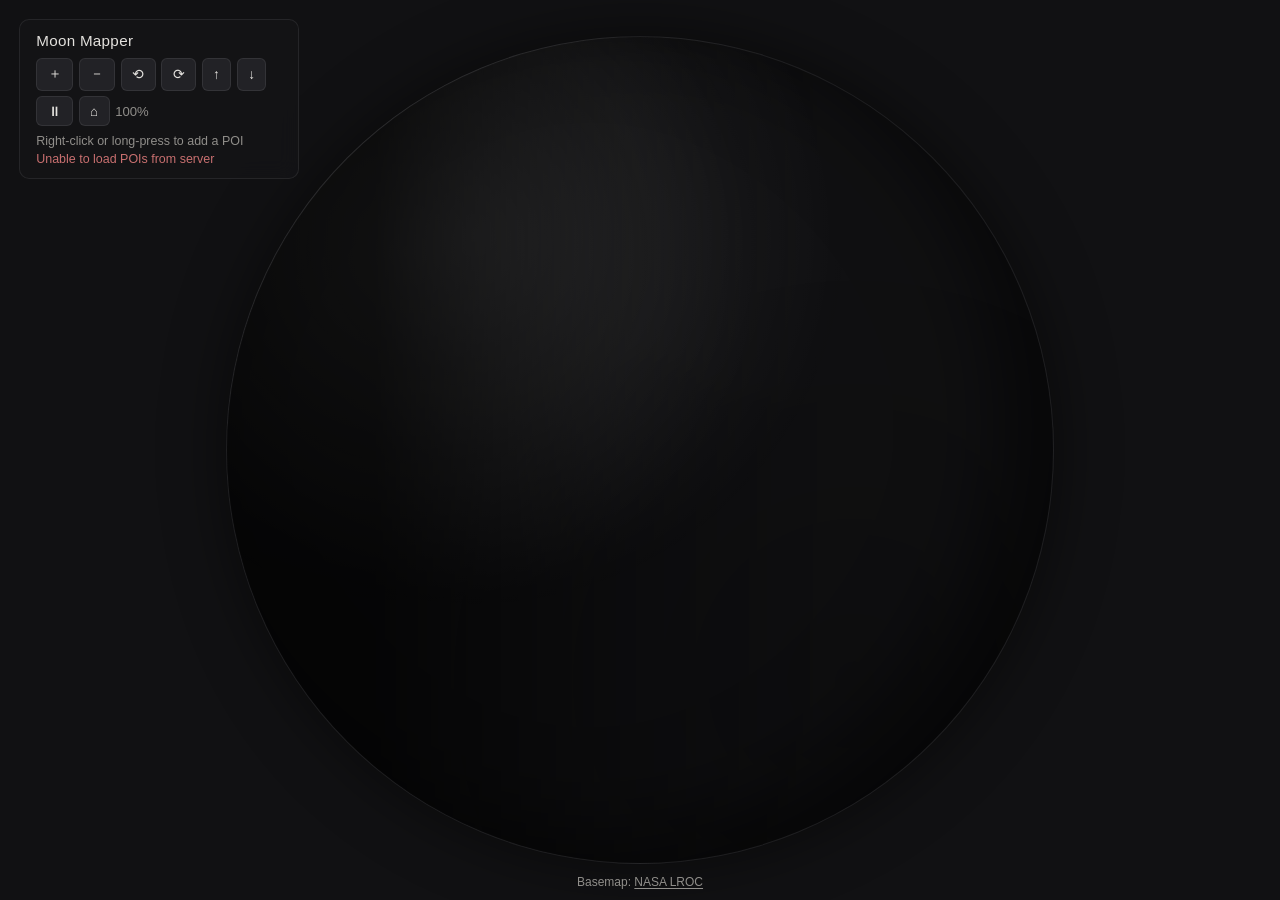
==== commit 92635650: "Add vertical (tilt) rotation to moon globe Dragging up/down now tilts the moon to reveal northern or" ====
--- a/index.html
+++ b/index.html
@@ -23,6 +23,8 @@
           <button id="zoomOut" type="button" title="Zoom out">－</button>
           <button id="rotateLeft" type="button" title="Rotate left">⟲</button>
           <button id="rotateRight" type="button" title="Rotate right">⟳</button>
+          <button id="tiltUp" type="button" title="Tilt up">↑</button>
+          <button id="tiltDown" type="button" title="Tilt down">↓</button>
           <button id="toggleSpin" type="button" title="Toggle auto-spin">⏸</button>
           <button id="resetView" type="button" title="Reset view">⌂</button>
           <span id="zoomLabel">100%</span>
--- a/styles.css
+++ b/styles.css
@@ -69,7 +69,7 @@
     radial-gradient(circle at 76% 78%, rgba(0,0,0,0.2), transparent 45%),
     radial-gradient(circle at 22% 26%, rgba(255,255,255,0.10), transparent 40%),
     url('https://svs.gsfc.nasa.gov/vis/a000000/a004700/a004720/lroc_color_2k.jpg');
-  background-size: 100% 100%, 100% 100%, auto 100%;
+  background-size: 100% 100%, 100% 100%, auto 200%;
   background-repeat: no-repeat, no-repeat, repeat-x;
   background-position: center, center, 50% center;
 }
